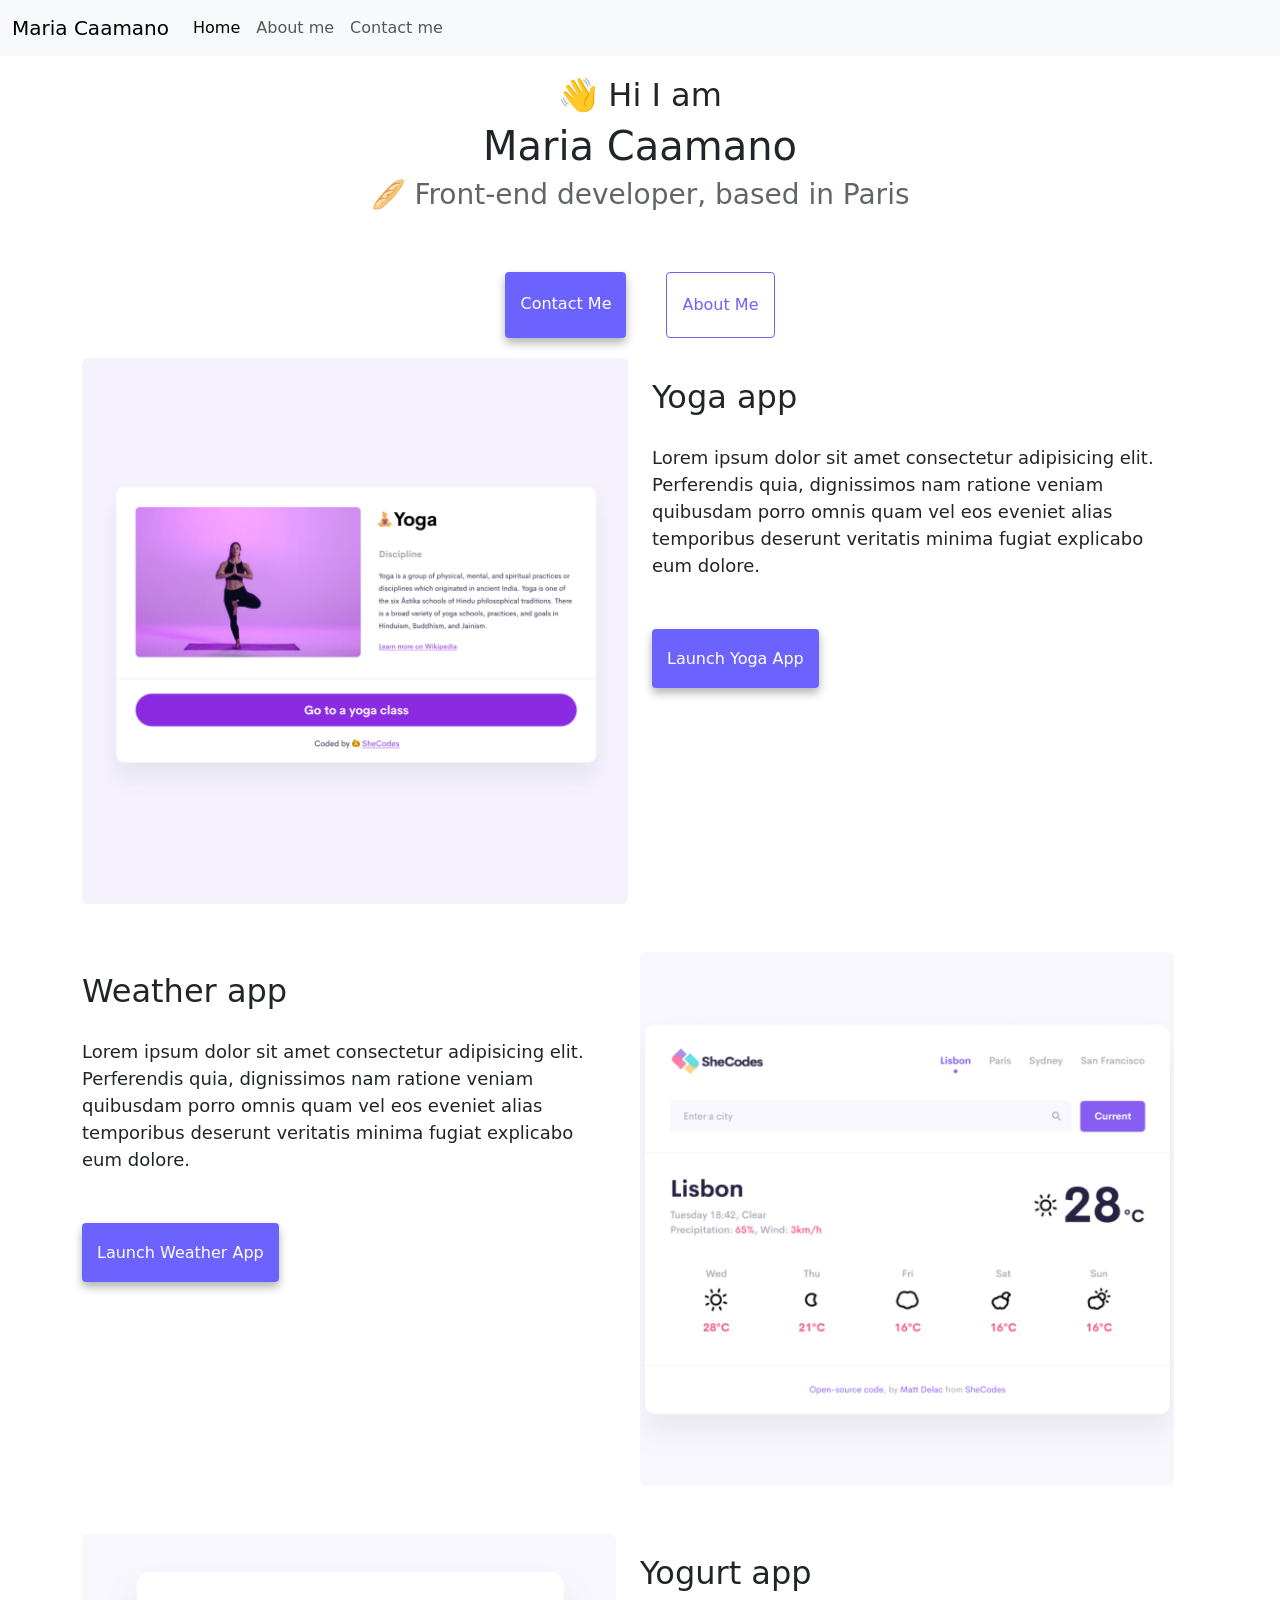
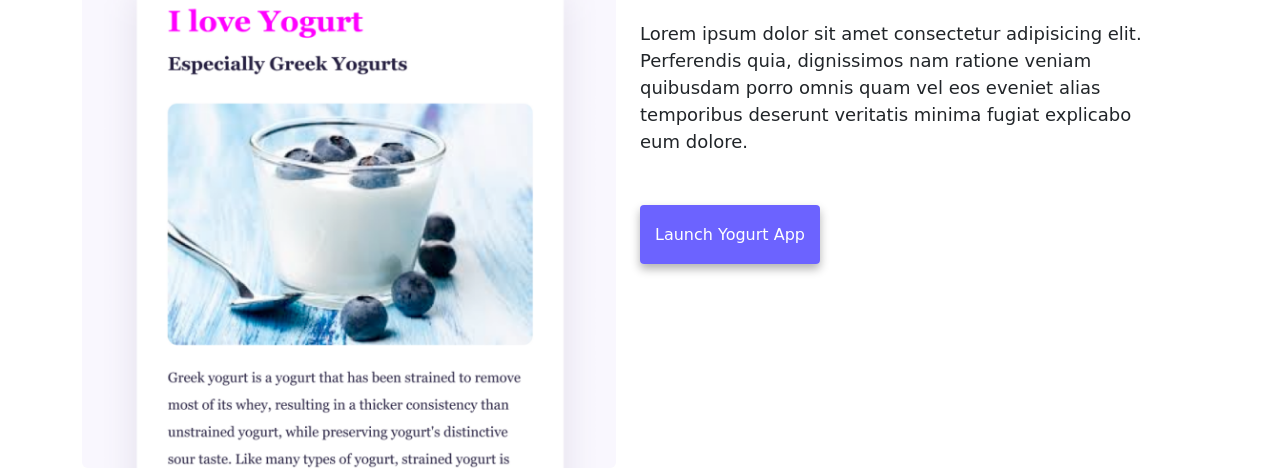
==== index.html @ 0eefcdc4 "basic project imported" ====
<!DOCTYPE html>
<html lang="en">
  <head>
    <meta charset="UTF-8" />
    <meta http-equiv="X-UA-Compatible" content="IE=edge" />
    <meta name="viewport" content="width=device-width, initial-scale=1.0" />
    <title>Developer - Maria Caamano</title>
    <meta name="description" content="This website showcases projects I coded">
    <link rel="stylesheet" href="style.css" />
    <link
      href="https://cdn.jsdelivr.net/npm/bootstrap@5.3.8/dist/css/bootstrap.min.css"
      rel="stylesheet"
      integrity="sha384-sRIl4kxILFvY47J16cr9ZwB07vP4J8+LH7qKQnuqkuIAvNWLzeN8tE5YBujZqJLB"
      crossorigin="anonymous"
    />
    <script
      src="https://cdn.jsdelivr.net/npm/bootstrap@5.3.8/dist/js/bootstrap.bundle.min.js"
      integrity="sha384-FKyoEForCGlyvwx9Hj09JcYn3nv7wiPVlz7YYwJrWVcXK/BmnVDxM+D2scQbITxI"
      crossorigin="anonymous"
    ></script>
  </head>
  <body>
    <nav class="navbar navbar-expand-lg bg-body-tertiary">
      <div class="container-fluid">
        <a class="navbar-brand" href="index.html">Maria Caamano</a>
        <button
          class="navbar-toggler"
          type="button"
          data-bs-toggle="collapse"
          data-bs-target="#navbarNavAltMarkup"
          aria-controls="navbarNavAltMarkup"
          aria-expanded="false"
          aria-label="Toggle navigation"
        >
          <span class="navbar-toggler-icon"></span>
        </button>
        <div class="collapse navbar-collapse" id="navbarNavAltMarkup">
          <div class="navbar-nav">
            <a class="nav-link active" aria-current="page" href="index.html"
              >Home</a
            >
            <a class="nav-link" href="about.html">About me</a>
            <a class="nav-link" href="about.html#contact">Contact me</a>
          </div>
        </div>
      </div>
    </nav>
    <h2 class="text-center">👋 Hi I am</h2>
    <h1 class="text-center">Maria Caamano</h1>
    <h3 class="text-center">🥖 Front-end developer, based in Paris</h3>
    <div class="navigation-links">
      <a href="about.html#contact" class="contact-link">Contact me</a>
      <a href="about.html" class="about-link">About me</a>
    </div>
    <div class="container">
      <div class="row">
        <div class="col-md-6">
          <img src="images/yoga.png" class="img-fluid rounded" />
        </div>
        <div class="col-md-6">
          <h2 class="projects">Yoga app</h2>
          <p class="bg-transparent projects">
            Lorem ipsum dolor sit amet consectetur adipisicing elit. Perferendis
            quia, dignissimos nam ratione veniam quibusdam porro omnis quam vel
            eos eveniet alias temporibus deserunt veritatis minima fugiat
            explicabo eum dolore.
          </p>
          <div class="mt-5">
            <a href="#" class="primary-link">Launch Yoga App</a>
          </div>
        </div>
        <div class="row mt-5">
          <div class="col-md-6">
            <h2 class="projects">Weather app</h2>
            <p class="bg-transparent projects">
              Lorem ipsum dolor sit amet consectetur adipisicing elit. Perferendis
              quia, dignissimos nam ratione veniam quibusdam porro omnis quam vel
              eos eveniet alias temporibus deserunt veritatis minima fugiat
              explicabo eum dolore.
            </p>
            <div class="mt-5">
              <a href="#" class="primary-link">Launch Weather app</a>
            </div>
          </div>
          <div class="col-md-6">
            <img src="images/weather.png" class="img-fluid rounded" />
          </div>
      </div>
      <div class="row mt-5">
        <div class="col-md-6">
          <img src="images/yogurt.png" class="img-fluid rounded" />
        </div>
        <div class="col-md-6">
          <h2 class="projects">Yogurt app</h2>
          <p class="bg-transparent projects">
            Lorem ipsum dolor sit amet consectetur adipisicing elit. Perferendis
            quia, dignissimos nam ratione veniam quibusdam porro omnis quam vel
            eos eveniet alias temporibus deserunt veritatis minima fugiat
            explicabo eum dolore.
          </p>
          <div class="mt-5">
            <a href="#" class="primary-link">Launch Yogurt app</a>
          </div>
        </div>
    </div>
  </body>
</html>
---- style.css ----
:root {
  --primary-color: #6c63ff;
  --secondary-color: #f5f2fe;
  --box-shadow: 0 5px 10px rgba(0, 0, 0, 0.3);
}

body {
  margin: 60px auto;
}

h1,
h2,
h3 {
  margin: 0;
}

h1 {
  font-size: 96px;
}

h2 {
  font-size: 48px;
  padding-top: 20px;
}

h3 {
  font-size: 24px;
  opacity: 0.7;
}

p {
  background: var(--secondary-color);
  padding: 20px;
  border-radius: 4px;
  font-size: 18px;
  line-height: 1.5;
}

.navigation-links {
  display: flex;
  margin-top: 40px;
  justify-content: center;
}

.navigation-links a {
  margin: 20px;
  border-radius: 4px;
  padding: 20px 15px;
  text-decoration: none;
  text-transform: capitalize;
}

.contact-link {
  background: var(--primary-color);
  box-shadow: var(--box-shadow);
  color: white;
}

.about-link {
  color: var(--primary-color);
  border: 1px solid var(--primary-color);
}

.homepage-link {
  color: var(--primary-color);
  text-align: center;
  display: block;
}

.about-paragraphs {
  display: flex;
  margin: 30px 0;
}

.about-paragraphs p {
  margin: 10px;
}

.email-link {
  display: flex;
  justify-content: center;
  color: var(--primary-color);
  font-size: 28px;
  text-decoration: none;
}

.email-link:hover {
  text-decoration: underline;
}
.primary-link {
  border-radius: 4px;
  padding: 20px 15px;
  text-decoration: none;
  text-transform: capitalize;
  background: var(--primary-color);
  box-shadow: var(--box-shadow);
  color: white;
}
.mb-3 {
  margin-bottom: 1rem !important;
}
.projects {
  text-align: left !important;
  padding-left: 0;
}
.text-center {
  text-align: center;
}
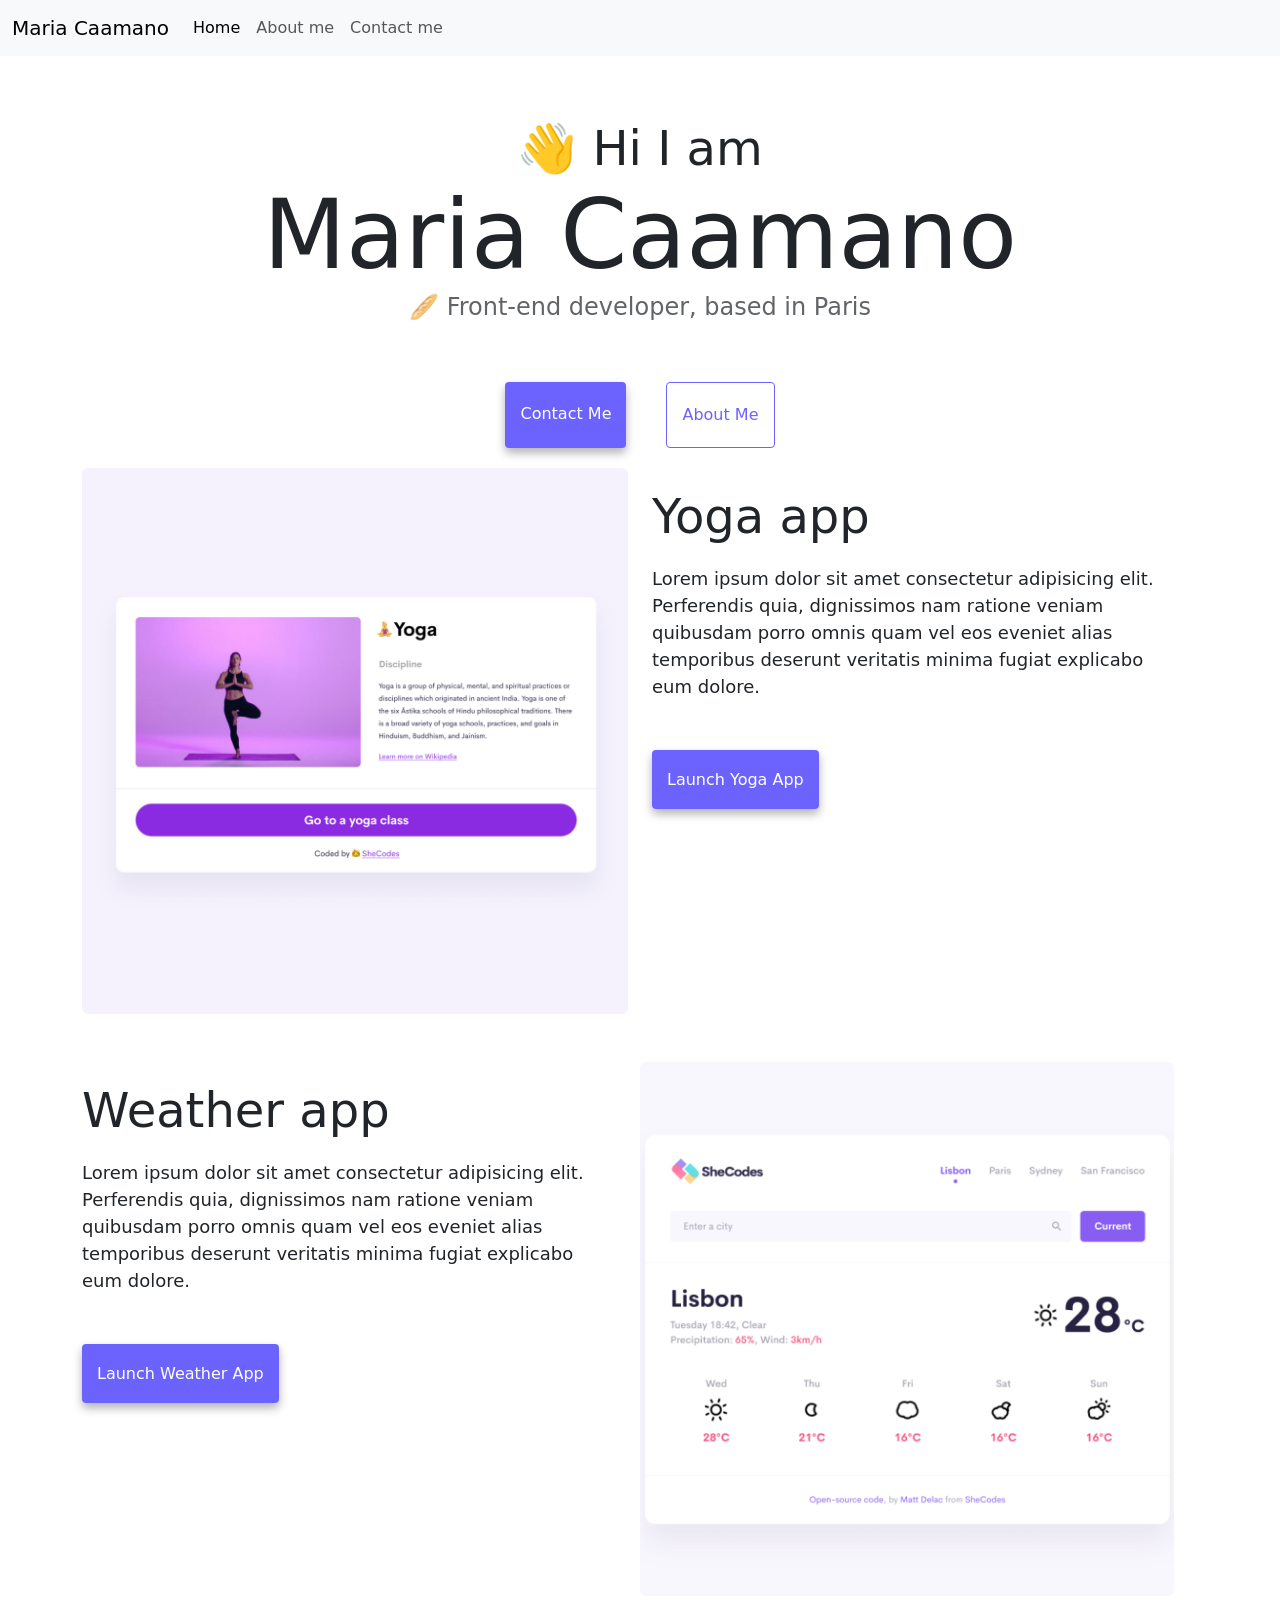
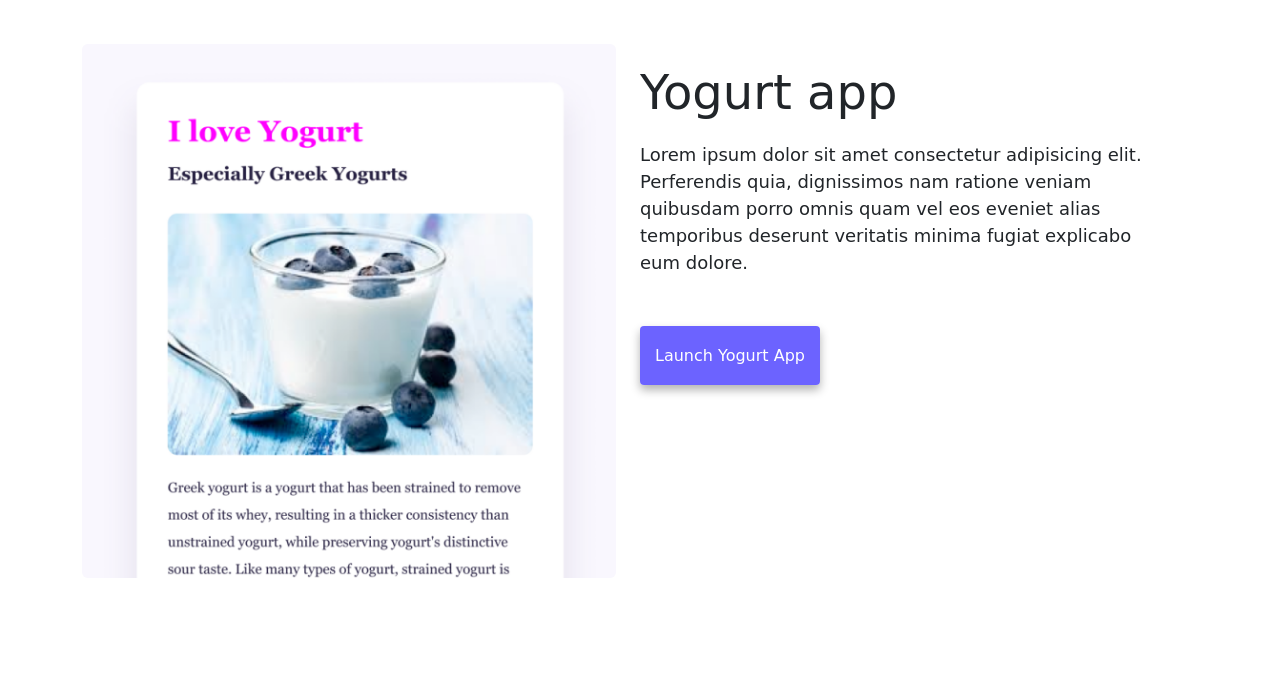
==== commit 316fa327: "improved react of page layout" ====
--- a/index.html
+++ b/index.html
@@ -6,21 +6,11 @@
     <meta name="viewport" content="width=device-width, initial-scale=1.0" />
     <title>Developer - Maria Caamano</title>
     <meta name="description" content="This website showcases projects I coded">
+     <link href="https://cdn.jsdelivr.net/npm/bootstrap@5.3.8/dist/css/bootstrap.min.css" rel="stylesheet" integrity="sha384-sRIl4kxILFvY47J16cr9ZwB07vP4J8+LH7qKQnuqkuIAvNWLzeN8tE5YBujZqJLB" crossorigin="anonymous">
     <link rel="stylesheet" href="style.css" />
-    <link
-      href="https://cdn.jsdelivr.net/npm/bootstrap@5.3.8/dist/css/bootstrap.min.css"
-      rel="stylesheet"
-      integrity="sha384-sRIl4kxILFvY47J16cr9ZwB07vP4J8+LH7qKQnuqkuIAvNWLzeN8tE5YBujZqJLB"
-      crossorigin="anonymous"
-    />
-    <script
-      src="https://cdn.jsdelivr.net/npm/bootstrap@5.3.8/dist/js/bootstrap.bundle.min.js"
-      integrity="sha384-FKyoEForCGlyvwx9Hj09JcYn3nv7wiPVlz7YYwJrWVcXK/BmnVDxM+D2scQbITxI"
-      crossorigin="anonymous"
-    ></script>
   </head>
   <body>
-    <nav class="navbar navbar-expand-lg bg-body-tertiary">
+    <nav class="navbar navbar-expand-lg bg-body-tertiary fixed-top">
       <div class="container-fluid">
         <a class="navbar-brand" href="index.html">Maria Caamano</a>
         <button
@@ -55,7 +45,7 @@
     <div class="container">
       <div class="row">
         <div class="col-md-6">
-          <img src="images/yoga.png" class="img-fluid rounded" />
+          <img src="images/yoga.png" class="img-fluid rounded d-none d-md-block" />
         </div>
         <div class="col-md-6">
           <h2 class="projects">Yoga app</h2>
@@ -83,12 +73,12 @@
             </div>
           </div>
           <div class="col-md-6">
-            <img src="images/weather.png" class="img-fluid rounded" />
+            <img src="images/weather.png" class="img-fluid rounded d-none d-md-block" />
           </div>
       </div>
       <div class="row mt-5">
         <div class="col-md-6">
-          <img src="images/yogurt.png" class="img-fluid rounded" />
+          <img src="images/yogurt.png" class="img-fluid rounded d-none d-md-block" />
         </div>
         <div class="col-md-6">
           <h2 class="projects">Yogurt app</h2>
@@ -103,6 +93,11 @@
           </div>
         </div>
     </div>
+    <script
+      src="https://cdn.jsdelivr.net/npm/bootstrap@5.3.8/dist/js/bootstrap.bundle.min.js"
+      integrity="sha384-FKyoEForCGlyvwx9Hj09JcYn3nv7wiPVlz7YYwJrWVcXK/BmnVDxM+D2scQbITxI"
+      crossorigin="anonymous"
+    ></script>
   </body>
 </html>
 
--- a/style.css
+++ b/style.css
@@ -5,7 +5,7 @@
 }
 
 body {
-  margin: 60px auto;
+  margin: 100px 0;
 }
 
 h1,
@@ -87,6 +87,12 @@
 .email-link:hover {
   text-decoration: underline;
 }
+@media (max-width: 768px) {
+  .email-link {
+    font-size: 16px;
+    word-wrap: break-word;
+  }
+}
 .primary-link {
   border-radius: 4px;
   padding: 20px 15px;
@@ -104,5 +110,5 @@
   padding-left: 0;
 }
 .text-center {
-  text-align: center;
+  text-align: center !important;
 }
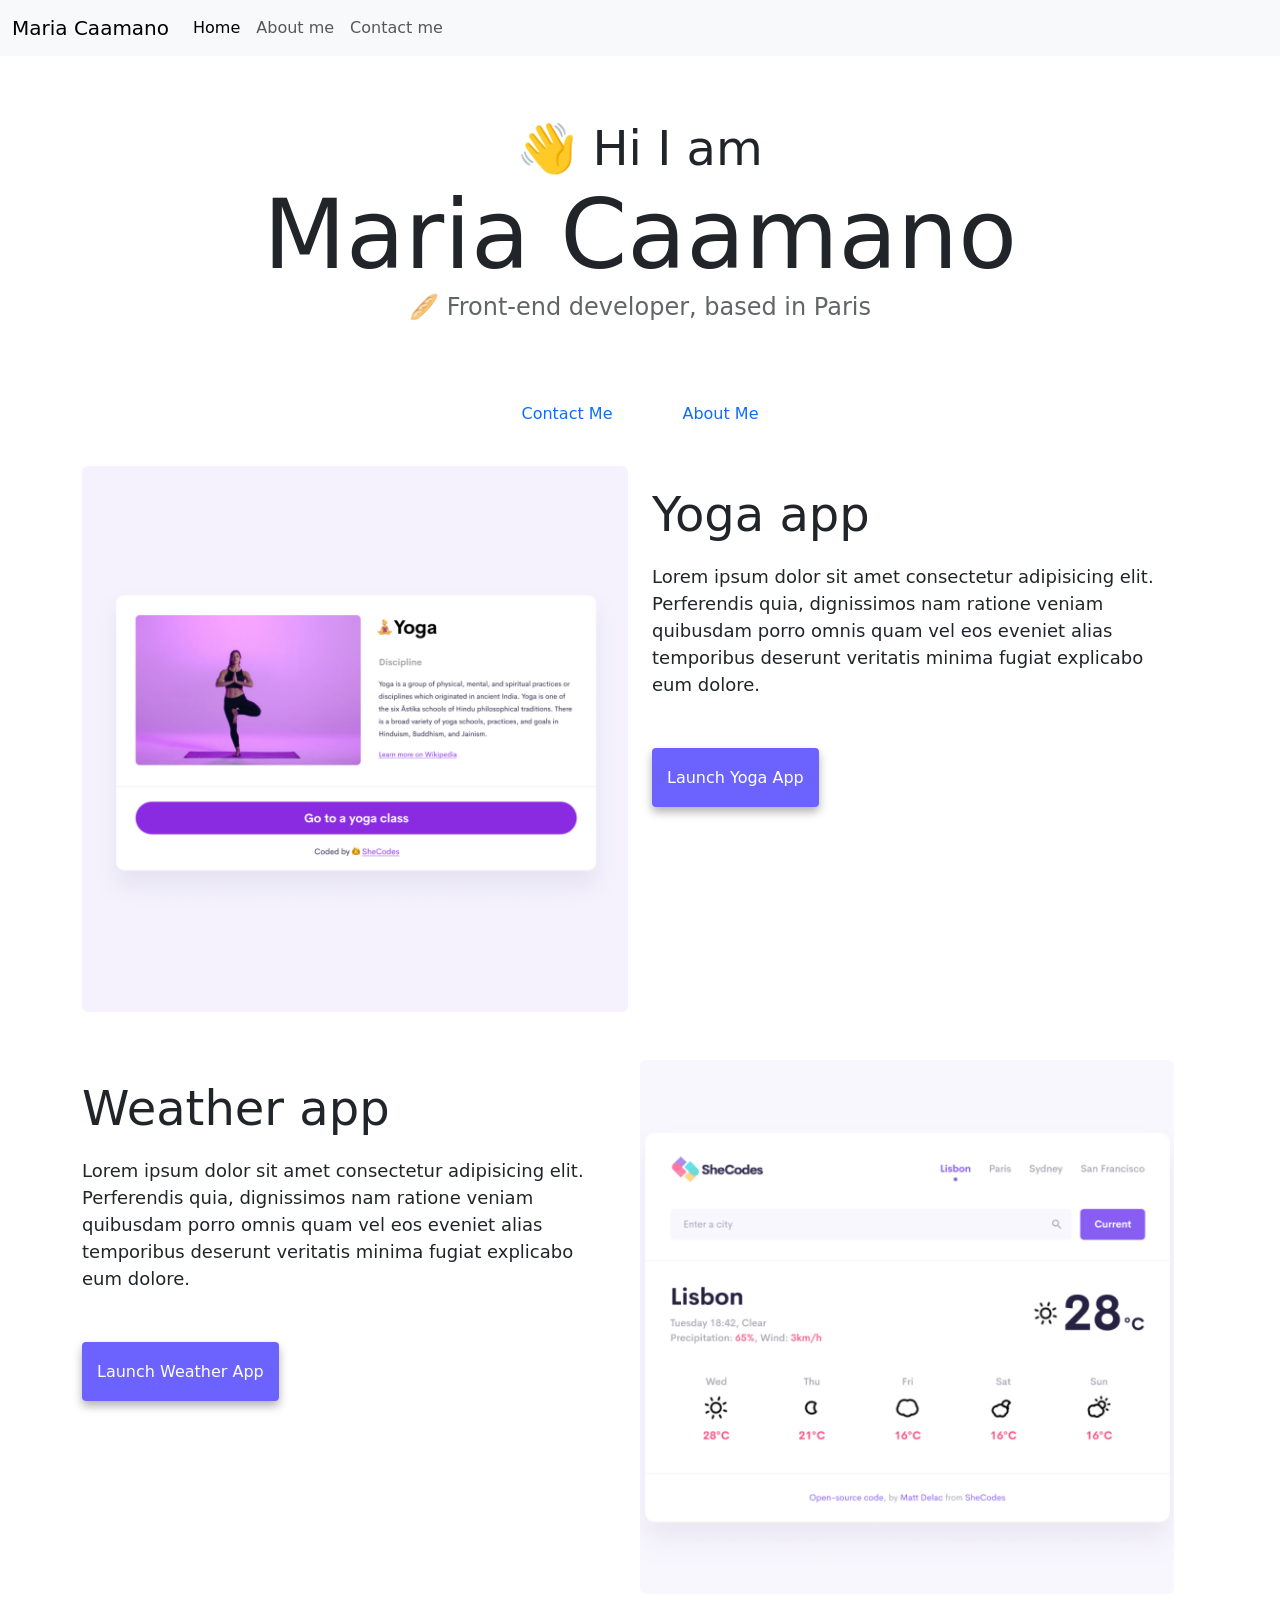
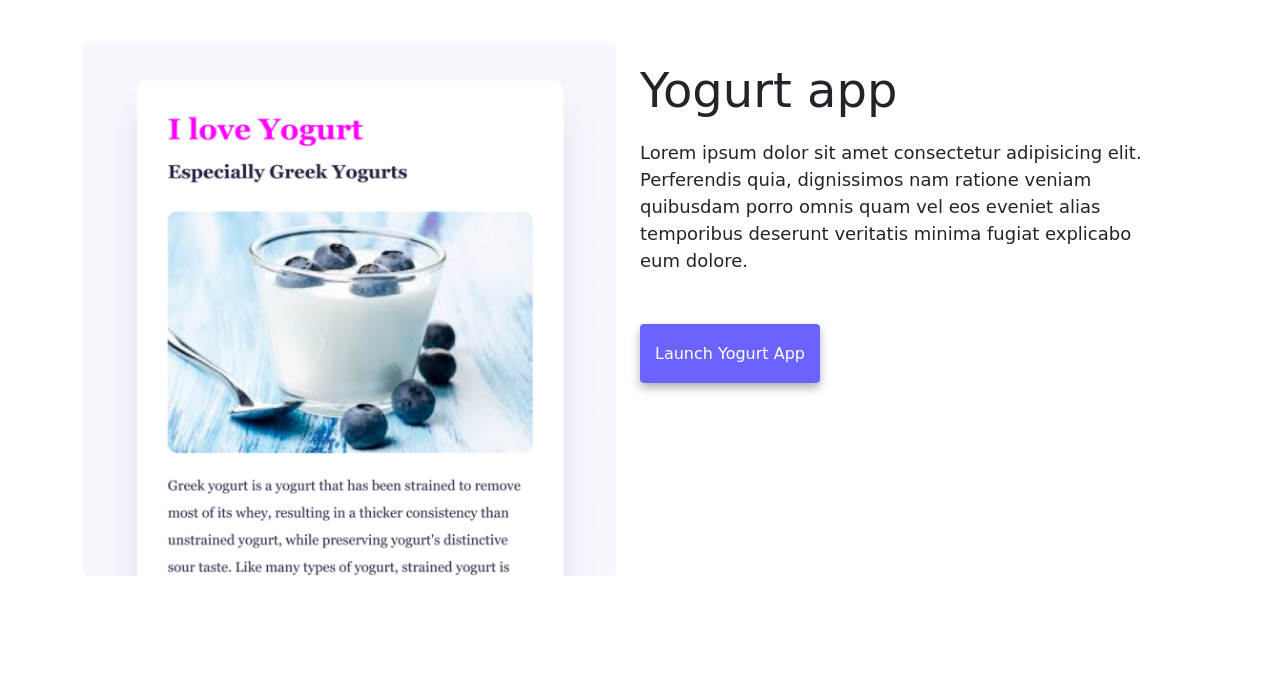
==== commit 5235a4bb: "Added SEO" ====
--- a/index.html
+++ b/index.html
@@ -26,11 +26,11 @@
         </button>
         <div class="collapse navbar-collapse" id="navbarNavAltMarkup">
           <div class="navbar-nav">
-            <a class="nav-link active" aria-current="page" href="index.html"
+            <a class="nav-link active" aria-current="page" href="index.html" title="homepage Maria Caamano"
               >Home</a
             >
-            <a class="nav-link" href="about.html">About me</a>
-            <a class="nav-link" href="about.html#contact">Contact me</a>
+            <a class="nav-link" href="about.html" title="about Maria Caamano">About me</a>
+            <a class="nav-link" href="about.html#contact" title="contact Maria Caamano">Contact me</a>
           </div>
         </div>
       </div>
@@ -39,13 +39,13 @@
     <h1 class="text-center">Maria Caamano</h1>
     <h3 class="text-center">🥖 Front-end developer, based in Paris</h3>
     <div class="navigation-links">
-      <a href="about.html#contact" class="contact-link">Contact me</a>
-      <a href="about.html" class="about-link">About me</a>
+      <a href="about.html#contact" class="Contact Maria Caamano">Contact me</a>
+      <a href="about.html" class="About Maria Caamano">About me</a>
     </div>
     <div class="container">
       <div class="row">
         <div class="col-md-6">
-          <img src="images/yoga.png" class="img-fluid rounded d-none d-md-block" />
+          <img src="images/yoga.png" class="img-fluid rounded d-none d-md-block" alt="yoga project image"/>
         </div>
         <div class="col-md-6">
           <h2 class="projects">Yoga app</h2>
@@ -56,7 +56,7 @@
             explicabo eum dolore.
           </p>
           <div class="mt-5">
-            <a href="#" class="primary-link">Launch Yoga App</a>
+            <a href="#" class="primary-link" title="link to Yoga app">Launch Yoga App</a>
           </div>
         </div>
         <div class="row mt-5">
@@ -69,16 +69,16 @@
               explicabo eum dolore.
             </p>
             <div class="mt-5">
-              <a href="#" class="primary-link">Launch Weather app</a>
+              <a href="#" class="primary-link" title="link to weather app">Launch Weather app</a>
             </div>
           </div>
           <div class="col-md-6">
-            <img src="images/weather.png" class="img-fluid rounded d-none d-md-block" />
+            <img src="images/weather.png" class="img-fluid rounded d-none d-md-block" alt="weather project image" />
           </div>
       </div>
       <div class="row mt-5">
         <div class="col-md-6">
-          <img src="images/yogurt.png" class="img-fluid rounded d-none d-md-block" />
+          <img src="images/yogurt.png" class="img-fluid rounded d-none d-md-block" alt="yogurt project image" />
         </div>
         <div class="col-md-6">
           <h2 class="projects">Yogurt app</h2>
@@ -89,7 +89,7 @@
             explicabo eum dolore.
           </p>
           <div class="mt-5">
-            <a href="#" class="primary-link">Launch Yogurt app</a>
+            <a href="#" class="primary-link" title="link to yogurt app">Launch Yogurt app</a>
           </div>
         </div>
     </div>
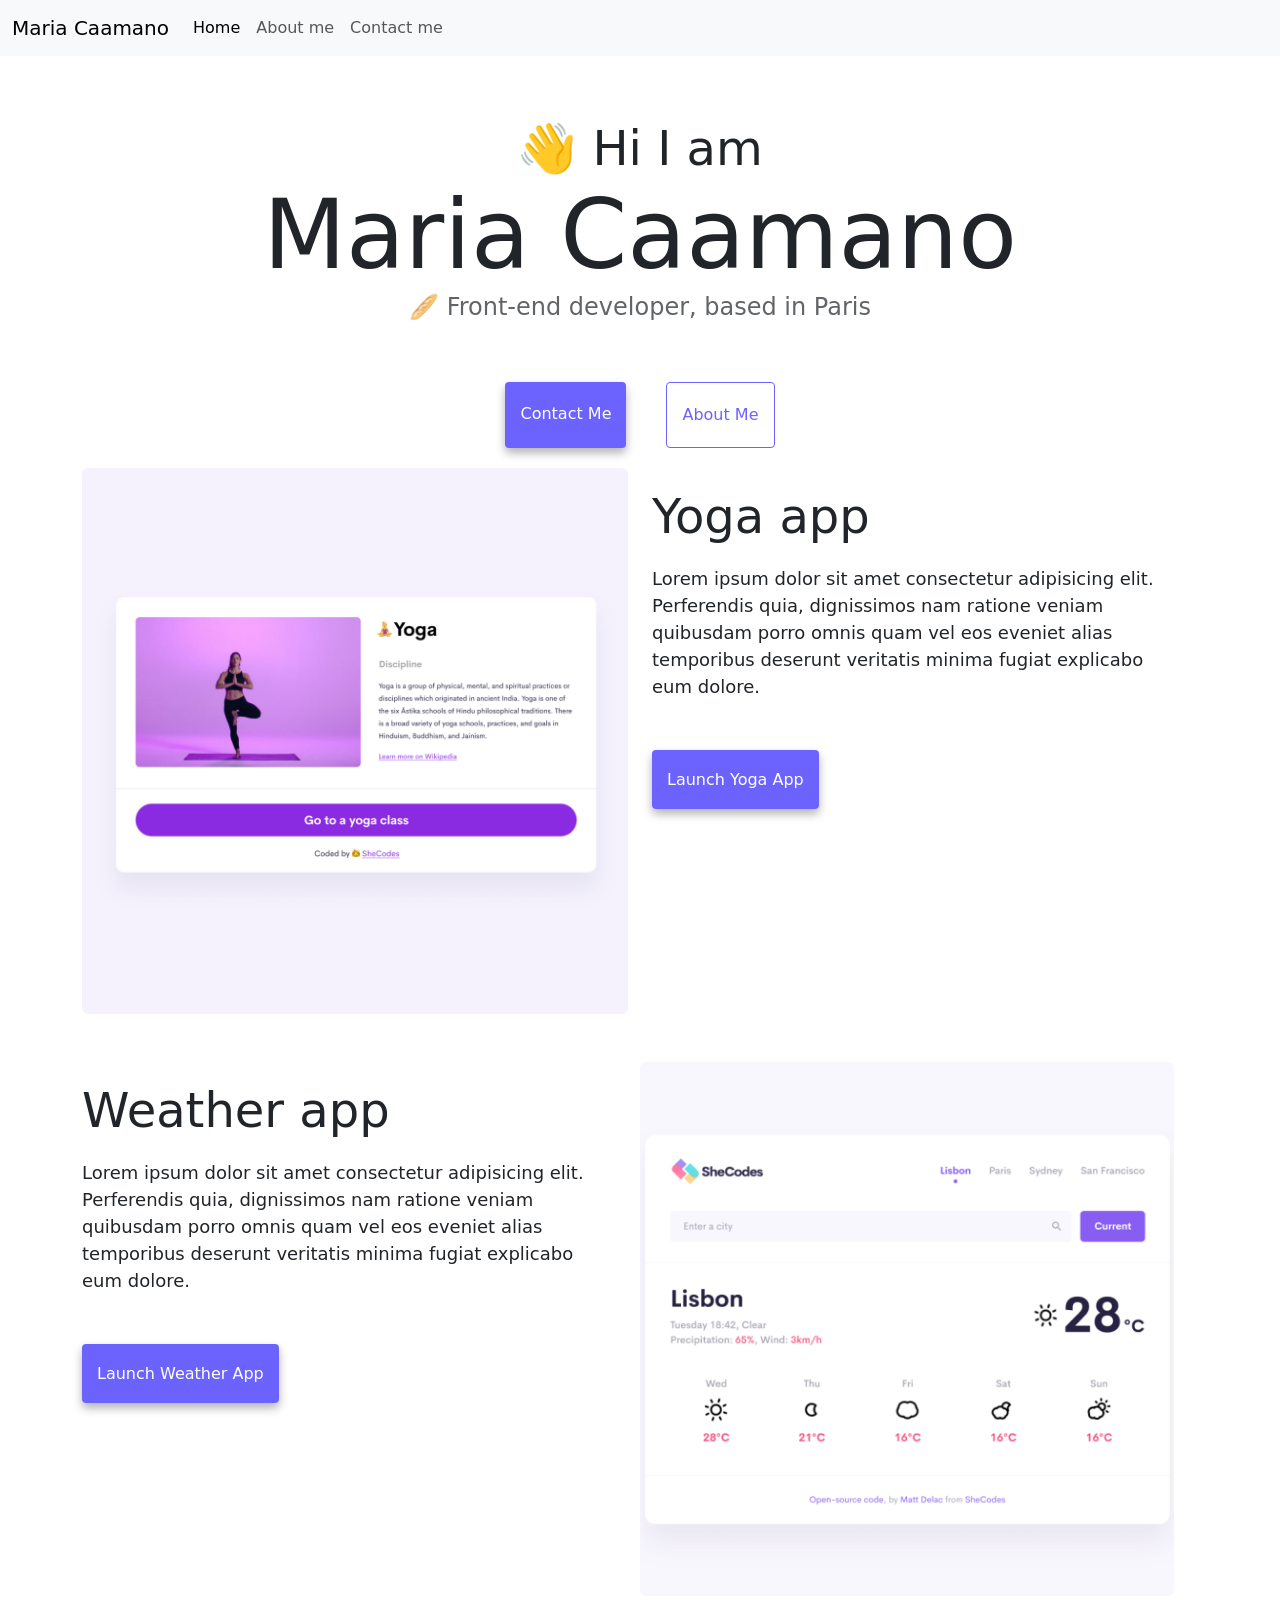
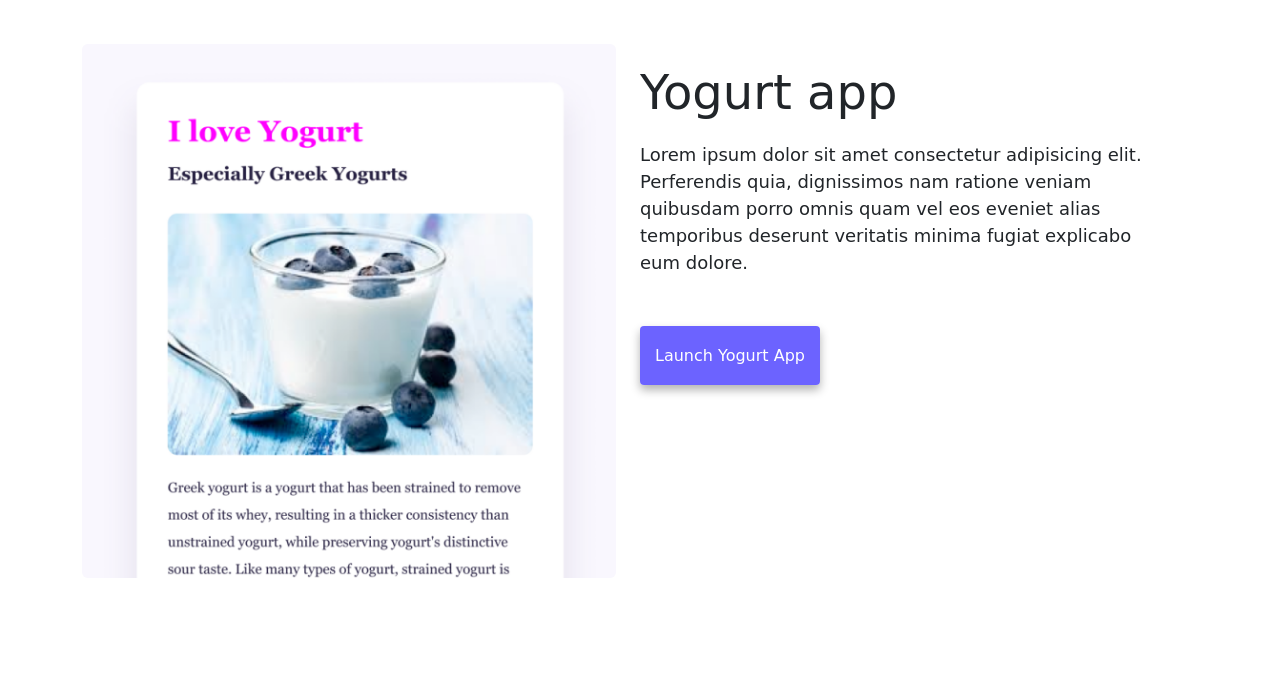
==== commit 10d72e37: "corrected buttons" ====
--- a/index.html
+++ b/index.html
@@ -39,8 +39,8 @@
     <h1 class="text-center">Maria Caamano</h1>
     <h3 class="text-center">🥖 Front-end developer, based in Paris</h3>
     <div class="navigation-links">
-      <a href="about.html#contact" class="Contact Maria Caamano">Contact me</a>
-      <a href="about.html" class="About Maria Caamano">About me</a>
+      <a href="about.html#contact" class= "contact-link" title="Contact Maria Caamano">Contact me</a>
+      <a href="about.html" class="about-link" title="About Maria Caamano">About me</a>
     </div>
     <div class="container">
       <div class="row">
